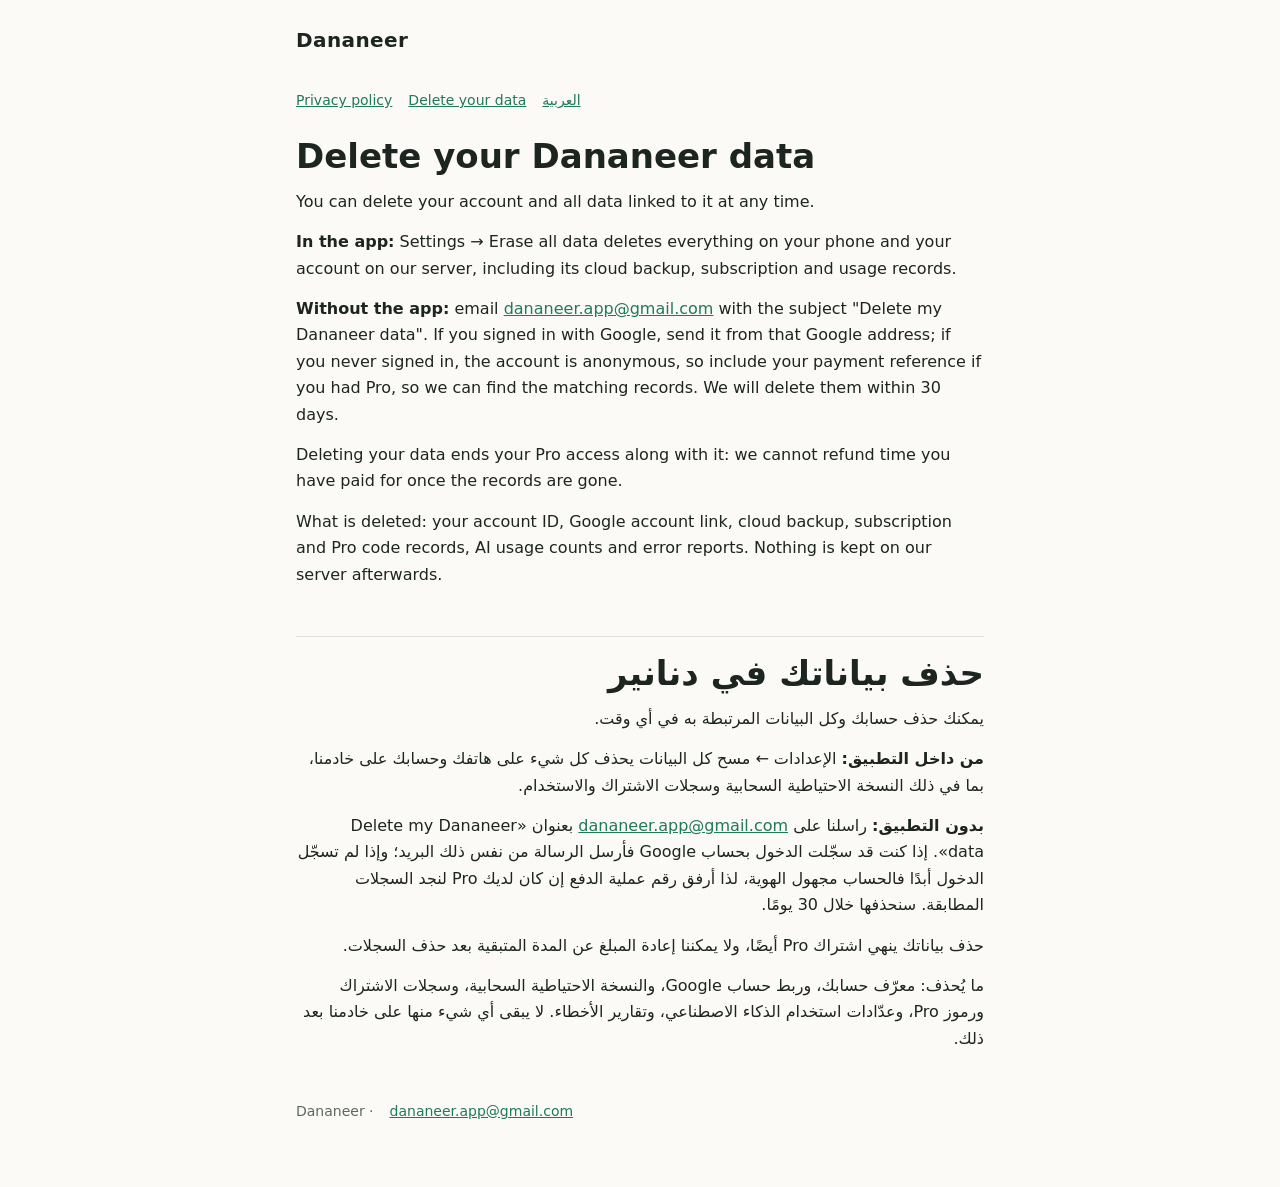
==== delete-account.html @ 956aa18c "Add files via upload" ====
<!doctype html>
<html lang="en">
<head>
<meta charset="utf-8">
<meta name="viewport" content="width=device-width, initial-scale=1">
<title>Delete your Dananeer data</title>
<link rel="stylesheet" href="site.css">
</head>
<body>
<main>
<nav><strong class="brand">Dananeer</strong></nav>
<div class="site-footer" style="margin: 0 0 24px"><a href="index.html">Privacy policy</a><a href="delete-account.html">Delete your data</a><a href="#ar" lang="ar">العربية</a></div>
<article id="en">
<h1>Delete your Dananeer data</h1>
<p>You can delete your account and all data linked to it at any time.</p>
<p><strong>In the app:</strong> Settings → Erase all data deletes everything on your phone and your account on our server, including its cloud backup, subscription and usage records.</p>
<p><strong>Without the app:</strong> email <a href="mailto:dananeer.app@gmail.com">dananeer.app@gmail.com</a> with the subject "Delete my Dananeer data". If you signed in with Google, send it from that Google address; if you never signed in, the account is anonymous, so include your payment reference if you had Pro, so we can find the matching records. We will delete them within 30 days.</p>
<p>Deleting your data ends your Pro access along with it: we cannot refund time you have paid for once the records are gone.</p>
<p>What is deleted: your account ID, Google account link, cloud backup, subscription and Pro code records, AI usage counts and error reports. Nothing is kept on our server afterwards.</p>
</article>
<article id="ar" lang="ar" dir="rtl">
<h1>حذف بياناتك في دنانير</h1>
<p>يمكنك حذف حسابك وكل البيانات المرتبطة به في أي وقت.</p>
<p><strong>من داخل التطبيق:</strong> الإعدادات ← مسح كل البيانات يحذف كل شيء على هاتفك وحسابك على خادمنا، بما في ذلك النسخة الاحتياطية السحابية وسجلات الاشتراك والاستخدام.</p>
<p><strong>بدون التطبيق:</strong> راسلنا على <a href="mailto:dananeer.app@gmail.com">dananeer.app@gmail.com</a> بعنوان «Delete my Dananeer data». إذا كنت قد سجّلت الدخول بحساب Google فأرسل الرسالة من نفس ذلك البريد؛ وإذا لم تسجّل الدخول أبدًا فالحساب مجهول الهوية، لذا أرفق رقم عملية الدفع إن كان لديك Pro لنجد السجلات المطابقة. سنحذفها خلال 30 يومًا.</p>
<p>حذف بياناتك ينهي اشتراك Pro أيضًا، ولا يمكننا إعادة المبلغ عن المدة المتبقية بعد حذف السجلات.</p>
<p>ما يُحذف: معرّف حسابك، وربط حساب Google، والنسخة الاحتياطية السحابية، وسجلات الاشتراك ورموز Pro، وعدّادات استخدام الذكاء الاصطناعي، وتقارير الأخطاء. لا يبقى أي شيء منها على خادمنا بعد ذلك.</p>
</article>
<footer>Dananeer · <a href="mailto:dananeer.app@gmail.com">dananeer.app@gmail.com</a></footer>
</main>
</body>
</html>
---- site.css ----
/* One stylesheet for every page on dananeerapp.com. Light and dark, RTL and LTR. */

:root {
  color-scheme: light dark;
  --bg: #fbfaf7; --text: #1d2521; --muted: #5d6862; --line: #e3e0d8;
  --accent: #1f7a55; --accent-text: #ffffff; --card: #ffffff;
}
@media (prefers-color-scheme: dark) {
  :root {
    --bg: #121614; --text: #e8ece9; --muted: #9aa59f; --line: #2a302d;
    --accent: #5cc496; --accent-text: #0c1512; --card: #181d1a;
  }
}

* { box-sizing: border-box; }
body {
  margin: 0; background: var(--bg); color: var(--text);
  font: 16px/1.65 system-ui, -apple-system, "Segoe UI", Tahoma, "Noto Naskh Arabic", sans-serif;
}
main { max-width: 720px; margin: 0 auto; padding: 24px 16px 64px; }

nav { display: flex; align-items: center; justify-content: space-between; gap: 16px; margin-bottom: 32px; }
.brand { font-size: 20px; letter-spacing: 0.02em; }

h1 { font-size: clamp(26px, 6vw, 34px); line-height: 1.2; margin: 0 0 12px; }
h2 { font-size: 20px; margin: 32px 0 8px; }
h3 { font-size: 17px; margin: 24px 0 8px; }
.lede { font-size: 17px; color: var(--muted); margin: 0 0 28px; }
p { margin: 0 0 14px; }
a { color: var(--accent); }

.features { list-style: none; padding: 0; margin: 0 0 32px; }
.features li { padding: 7px 0; }

.card {
  background: var(--card); border: 1px solid var(--line); border-radius: 14px;
  padding: 20px; margin-bottom: 24px;
}
.who { color: var(--muted); font-size: 14px; }
.status {
  background: var(--bg); border: 1px solid var(--line); border-radius: 10px;
  padding: 10px 12px; font-size: 15px;
}
.fine { color: var(--muted); font-size: 13px; margin: 16px 0 0; }

.plans { display: grid; gap: 12px; grid-template-columns: repeat(auto-fit, minmax(190px, 1fr)); }
.plan { border: 1px solid var(--line); border-radius: 12px; padding: 16px; text-align: center; }
.plan-name { font-weight: 700; font-size: 18px; }
.plan-per { color: var(--muted); font-size: 14px; margin-bottom: 12px; }

button { font: inherit; cursor: pointer; border-radius: 10px; }
button:disabled { opacity: 0.6; cursor: default; }
.primary {
  width: 100%; padding: 12px 16px; border: 0;
  background: var(--accent); color: var(--accent-text); font-weight: 700;
}
.ghost { padding: 8px 14px; background: transparent; color: var(--accent); border: 1px solid var(--line); }
.linklike { background: none; border: 0; color: var(--accent); padding: 0; font-size: 14px; }

article + article { border-top: 1px solid var(--line); margin-top: 48px; padding-top: 16px; }
.meta { margin: 0; }
footer, .site-footer {
  display: flex; flex-wrap: wrap; gap: 16px;
  color: var(--muted); font-size: 14px; margin-top: 48px;
}
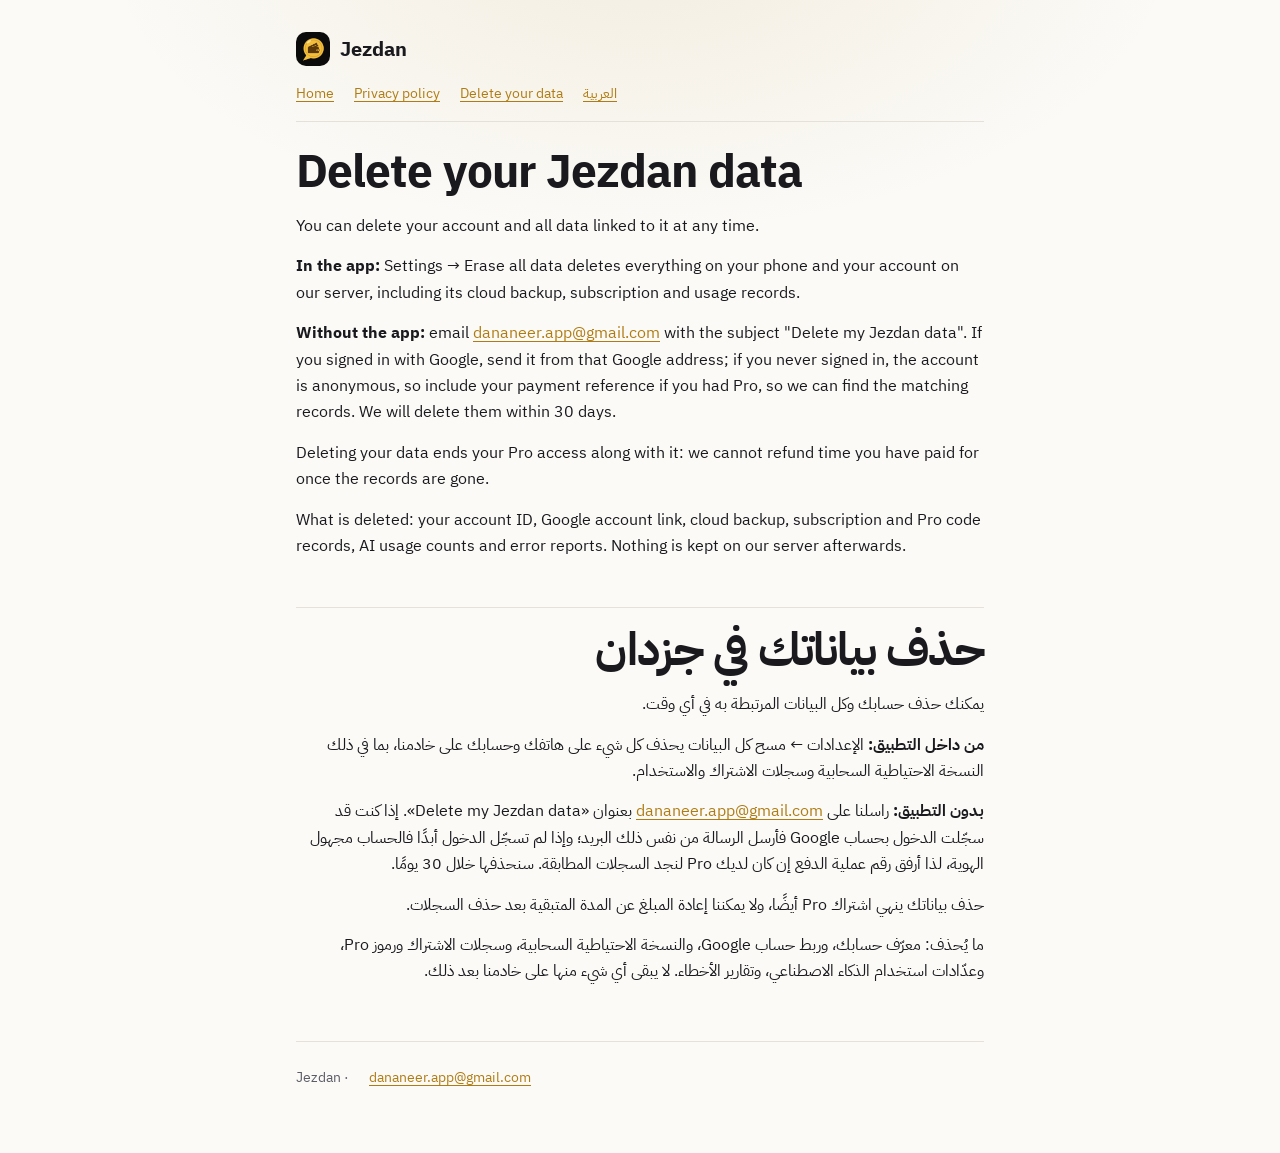
==== commit cf14ea54: "Add files via upload" ====
--- a/delete-account.html
+++ b/delete-account.html
@@ -3,30 +3,34 @@
 <head>
 <meta charset="utf-8">
 <meta name="viewport" content="width=device-width, initial-scale=1">
-<title>Delete your Dananeer data</title>
+<title>Delete your Jezdan data</title>
+<link rel="icon" href="icon.png">
+<link rel="preconnect" href="https://fonts.googleapis.com">
+<link rel="preconnect" href="https://fonts.gstatic.com" crossorigin>
+<link rel="stylesheet" href="https://fonts.googleapis.com/css2?family=IBM+Plex+Sans+Arabic:wght@400;600;700&display=swap">
 <link rel="stylesheet" href="site.css">
 </head>
 <body>
 <main>
-<nav><strong class="brand">Dananeer</strong></nav>
-<div class="site-footer" style="margin: 0 0 24px"><a href="index.html">Privacy policy</a><a href="delete-account.html">Delete your data</a><a href="#ar" lang="ar">العربية</a></div>
+<nav><span class="brand"><img src="icon.png" alt=""> <span>Jezdan</span></span></nav>
+<div class="site-footer" style="margin: 0 0 24px"><a href="index.html">Home</a><a href="privacy.html">Privacy policy</a><a href="delete-account.html">Delete your data</a><a href="#ar" lang="ar">العربية</a></div>
 <article id="en">
-<h1>Delete your Dananeer data</h1>
+<h1>Delete your Jezdan data</h1>
 <p>You can delete your account and all data linked to it at any time.</p>
 <p><strong>In the app:</strong> Settings → Erase all data deletes everything on your phone and your account on our server, including its cloud backup, subscription and usage records.</p>
-<p><strong>Without the app:</strong> email <a href="mailto:dananeer.app@gmail.com">dananeer.app@gmail.com</a> with the subject "Delete my Dananeer data". If you signed in with Google, send it from that Google address; if you never signed in, the account is anonymous, so include your payment reference if you had Pro, so we can find the matching records. We will delete them within 30 days.</p>
+<p><strong>Without the app:</strong> email <a href="mailto:dananeer.app@gmail.com">dananeer.app@gmail.com</a> with the subject "Delete my Jezdan data". If you signed in with Google, send it from that Google address; if you never signed in, the account is anonymous, so include your payment reference if you had Pro, so we can find the matching records. We will delete them within 30 days.</p>
 <p>Deleting your data ends your Pro access along with it: we cannot refund time you have paid for once the records are gone.</p>
 <p>What is deleted: your account ID, Google account link, cloud backup, subscription and Pro code records, AI usage counts and error reports. Nothing is kept on our server afterwards.</p>
 </article>
 <article id="ar" lang="ar" dir="rtl">
-<h1>حذف بياناتك في دنانير</h1>
+<h1>حذف بياناتك في جزدان</h1>
 <p>يمكنك حذف حسابك وكل البيانات المرتبطة به في أي وقت.</p>
 <p><strong>من داخل التطبيق:</strong> الإعدادات ← مسح كل البيانات يحذف كل شيء على هاتفك وحسابك على خادمنا، بما في ذلك النسخة الاحتياطية السحابية وسجلات الاشتراك والاستخدام.</p>
-<p><strong>بدون التطبيق:</strong> راسلنا على <a href="mailto:dananeer.app@gmail.com">dananeer.app@gmail.com</a> بعنوان «Delete my Dananeer data». إذا كنت قد سجّلت الدخول بحساب Google فأرسل الرسالة من نفس ذلك البريد؛ وإذا لم تسجّل الدخول أبدًا فالحساب مجهول الهوية، لذا أرفق رقم عملية الدفع إن كان لديك Pro لنجد السجلات المطابقة. سنحذفها خلال 30 يومًا.</p>
+<p><strong>بدون التطبيق:</strong> راسلنا على <a href="mailto:dananeer.app@gmail.com">dananeer.app@gmail.com</a> بعنوان «Delete my Jezdan data». إذا كنت قد سجّلت الدخول بحساب Google فأرسل الرسالة من نفس ذلك البريد؛ وإذا لم تسجّل الدخول أبدًا فالحساب مجهول الهوية، لذا أرفق رقم عملية الدفع إن كان لديك Pro لنجد السجلات المطابقة. سنحذفها خلال 30 يومًا.</p>
 <p>حذف بياناتك ينهي اشتراك Pro أيضًا، ولا يمكننا إعادة المبلغ عن المدة المتبقية بعد حذف السجلات.</p>
 <p>ما يُحذف: معرّف حسابك، وربط حساب Google، والنسخة الاحتياطية السحابية، وسجلات الاشتراك ورموز Pro، وعدّادات استخدام الذكاء الاصطناعي، وتقارير الأخطاء. لا يبقى أي شيء منها على خادمنا بعد ذلك.</p>
 </article>
-<footer>Dananeer · <a href="mailto:dananeer.app@gmail.com">dananeer.app@gmail.com</a></footer>
+<footer>Jezdan · <a href="mailto:dananeer.app@gmail.com">dananeer.app@gmail.com</a></footer>
 </main>
 </body>
 </html>
--- a/site.css
+++ b/site.css
@@ -1,65 +1,244 @@
-/* One stylesheet for every page on dananeerapp.com. Light and dark, RTL and LTR. */
+/* One stylesheet for every page on jezdan.app. Light and dark, RTL and LTR.
+
+   The colours are the app's own (src/theme.js): someone who pays here and then
+   opens the app should not feel they have changed product. Gold is the brand
+   in both themes; the text that sits on it stays dark in both, because white
+   on gold is barely legible.
+
+   Everything that has a side uses logical properties - margin-inline-start
+   rather than margin-left - so the Arabic and English layouts are the same
+   stylesheet read in opposite directions, not two sets of rules. */
 
 :root {
   color-scheme: light dark;
-  --bg: #fbfaf7; --text: #1d2521; --muted: #5d6862; --line: #e3e0d8;
-  --accent: #1f7a55; --accent-text: #ffffff; --card: #ffffff;
+  --bg: #FBFAF7; --text: #1A1A1E; --muted: #5C5C66; --line: #E5E1D8;
+  --accent: #B07C12; --accent-text: #1A1206; --card: #FFFFFF;
+  --raise: #F3F1EC;
+  --glow: rgba(176, 124, 18, 0.10);
+  --shadow: 0 1px 2px rgba(26, 18, 6, 0.04), 0 8px 24px rgba(26, 18, 6, 0.06);
 }
 @media (prefers-color-scheme: dark) {
   :root {
-    --bg: #121614; --text: #e8ece9; --muted: #9aa59f; --line: #2a302d;
-    --accent: #5cc496; --accent-text: #0c1512; --card: #181d1a;
+    --bg: #09090B; --text: #F5F5F7; --muted: #A1A1AA; --line: #27272D;
+    --accent: #F2BE3C; --accent-text: #1A1206; --card: #141417;
+    --raise: #1E1E23;
+    --glow: rgba(242, 190, 60, 0.13);
+    --shadow: 0 1px 2px rgba(0, 0, 0, 0.4), 0 12px 32px rgba(0, 0, 0, 0.35);
   }
 }
 
 * { box-sizing: border-box; }
+
+html { -webkit-text-size-adjust: 100%; }
+
 body {
-  margin: 0; background: var(--bg); color: var(--text);
-  font: 16px/1.65 system-ui, -apple-system, "Segoe UI", Tahoma, "Noto Naskh Arabic", sans-serif;
-}
+  margin: 0;
+  /* A pool of brand colour behind the top of the page, so it does not open on
+     a flat rectangle. It is a background rather than a positioned element on
+     purpose: a 600px circle placed near the edge sticks out of a 375px phone
+     and widens the document, which in Arabic shunts the whole page sideways.
+     A background cannot overflow anything. */
+  background:
+    radial-gradient(60% 420px at 50% -60px, var(--glow), transparent 70%)
+    no-repeat,
+    var(--bg);
+  color: var(--text);
+  font-family: "IBM Plex Sans Arabic", "IBM Plex Sans", system-ui, -apple-system,
+    "Segoe UI", Tahoma, "Noto Naskh Arabic", sans-serif;
+  font-size: 16px;
+  line-height: 1.65;
+  overflow-x: hidden;
+}
+
+/* The policy pages are for reading, so they keep the narrow measure; the
+   landing page opens out to hold the screenshots beside the words. */
 main { max-width: 720px; margin: 0 auto; padding: 24px 16px 64px; }
-
-nav { display: flex; align-items: center; justify-content: space-between; gap: 16px; margin-bottom: 32px; }
-.brand { font-size: 20px; letter-spacing: 0.02em; }
-
-h1 { font-size: clamp(26px, 6vw, 34px); line-height: 1.2; margin: 0 0 12px; }
-h2 { font-size: 20px; margin: 32px 0 8px; }
+main.wide { max-width: 1060px; }
+
+/* height: auto matters: the <img> tags carry width and height attributes so
+   the browser reserves the right space before the file arrives, and without
+   this the CSS width would fight the attribute and stretch them. */
+img { max-width: 100%; height: auto; display: block; }
+
+a { color: var(--accent); text-underline-offset: 3px; }
+a:hover { text-decoration-thickness: 2px; }
+
+h1 { font-size: clamp(30px, 7vw, 46px); line-height: 1.15; margin: 0 0 14px; letter-spacing: -0.02em; }
+h2 { font-size: clamp(22px, 4vw, 28px); line-height: 1.25; margin: 0 0 10px; letter-spacing: -0.01em; }
 h3 { font-size: 17px; margin: 24px 0 8px; }
-.lede { font-size: 17px; color: var(--muted); margin: 0 0 28px; }
 p { margin: 0 0 14px; }
-a { color: var(--accent); }
-
+.lede { font-size: clamp(17px, 2.4vw, 19px); color: var(--muted); margin: 0 0 28px; }
+
+/* ------------------------------------------------------------------ chrome */
+
+nav {
+  display: flex; align-items: center; justify-content: space-between;
+  gap: 16px; margin-bottom: 8px; padding: 8px 0;
+}
+.brand { display: flex; align-items: center; gap: 10px; font-size: 20px; font-weight: 700; }
+.brand img { width: 34px; height: 34px; border-radius: 10px; }
+
+footer, .site-footer {
+  display: flex; flex-wrap: wrap; gap: 8px 20px; align-items: center;
+  color: var(--muted); font-size: 14px;
+  margin-top: 56px; padding-top: 24px; border-top: 1px solid var(--line);
+}
+.site-footer { margin: 0 0 24px; padding-top: 0; border-top: 0; border-bottom: 1px solid var(--line); padding-bottom: 16px; }
+
+/* ------------------------------------------------------------------ buttons */
+
+button, .btn {
+  font: inherit; font-weight: 700; cursor: pointer;
+  border-radius: 12px; border: 1px solid transparent;
+  padding: 13px 22px; text-decoration: none; display: inline-block; text-align: center;
+  transition: transform 0.08s ease, opacity 0.15s ease;
+}
+button:active, .btn:active { transform: translateY(1px); }
+button:disabled { opacity: 0.55; cursor: default; transform: none; }
+
+.primary, .btn-primary {
+  background: var(--accent); color: var(--accent-text); border-color: var(--accent);
+}
+.primary { width: 100%; }
+.btn-ghost, .ghost {
+  background: transparent; color: var(--text);
+  border-color: var(--line); padding: 12px 20px;
+}
+.ghost { font-weight: 600; padding: 8px 14px; color: var(--accent); }
+.linklike {
+  background: none; border: 0; color: var(--accent); padding: 0;
+  font-size: 14px; font-weight: 600; text-decoration: underline;
+}
+
+.cta-row { display: flex; flex-wrap: wrap; gap: 12px; margin: 0 0 18px; }
+.cta-note { font-size: 13px; color: var(--muted); margin: 0; }
+
+/* --------------------------------------------------------------------- hero */
+
+.hero {
+  display: grid; grid-template-columns: 1fr; gap: 32px;
+  align-items: center; padding: 24px 0 8px;
+}
+@media (min-width: 860px) {
+  .hero { grid-template-columns: 1.05fr 0.95fr; gap: 48px; padding: 40px 0 24px; }
+}
+
+.eyebrow {
+  display: inline-block; font-size: 13px; font-weight: 700; letter-spacing: 0.06em;
+  text-transform: uppercase; color: var(--accent);
+  background: var(--glow); border-radius: 999px; padding: 5px 13px; margin-bottom: 16px;
+}
+
+/* -------------------------------------------------------------------- phone */
+
+.phone {
+  width: 100%; max-width: 270px; margin-inline: auto;
+  border: 1px solid var(--line); border-radius: 30px; padding: 7px;
+  background: var(--card); box-shadow: var(--shadow);
+}
+.phone img { border-radius: 24px; width: 100%; }
+.phone-lg { max-width: 300px; }
+
+/* ------------------------------------------------------------------- strips */
+
+.strip {
+  display: grid; gap: 12px; margin: 44px 0;
+  grid-template-columns: repeat(auto-fit, minmax(210px, 1fr));
+}
+.strip div {
+  background: var(--card); border: 1px solid var(--line);
+  border-radius: 14px; padding: 16px 18px;
+}
+.strip b { display: block; font-size: 15px; margin-bottom: 2px; }
+.strip span { color: var(--muted); font-size: 14px; }
+
+/* ----------------------------------------------------------------- features */
+
+.section-head { margin: 72px 0 8px; }
+.section-head p { color: var(--muted); margin: 0; }
+
+.feature {
+  display: grid; grid-template-columns: 1fr; gap: 28px;
+  align-items: center; margin: 44px 0;
+}
+@media (min-width: 860px) {
+  .feature { grid-template-columns: 1fr 1fr; gap: 56px; margin: 72px 0; }
+  /* The phone leads, on the opposite side to the hero's. Marking the ones
+     that swap with a class rather than :nth-of-type keeps it from depending
+     on how many other sections happen to sit above them. */
+  .feature .feature-art { order: -1; }
+  .feature.flip .feature-art { order: 0; }
+}
+.feature h2 { margin-bottom: 8px; }
+.feature p { color: var(--muted); margin: 0 0 12px; }
+.feature ul { margin: 0; padding-inline-start: 20px; color: var(--muted); }
+.feature li { margin-bottom: 4px; }
+
+/* --------------------------------------------------------------------- grid */
+
+.grid {
+  display: grid; gap: 12px; margin: 28px 0 0;
+  grid-template-columns: repeat(auto-fit, minmax(230px, 1fr));
+}
+.tile {
+  background: var(--card); border: 1px solid var(--line);
+  border-radius: 14px; padding: 18px;
+}
+.tile b { display: block; margin-bottom: 4px; }
+.tile span { color: var(--muted); font-size: 14px; }
+
+/* ---------------------------------------------------------------------- pro */
+
+.card {
+  background: var(--card); border: 1px solid var(--line); border-radius: 18px;
+  padding: 24px; margin-bottom: 24px;
+}
+#pro { scroll-margin-top: 24px; }
+.who { color: var(--muted); font-size: 14px; }
+.status {
+  background: var(--raise); border: 1px solid var(--line); border-radius: 12px;
+  padding: 11px 14px; font-size: 15px; margin-bottom: 16px;
+}
+.fine { color: var(--muted); font-size: 13px; margin: 18px 0 0; }
+
+.plans { display: grid; gap: 12px; grid-template-columns: repeat(auto-fit, minmax(190px, 1fr)); }
+.plan {
+  border: 1px solid var(--line); border-radius: 14px; padding: 18px;
+  text-align: center; background: var(--bg);
+}
+.plan-name { font-weight: 700; font-size: 18px; }
+.plan-per { color: var(--muted); font-size: 14px; margin-bottom: 14px; }
+
+/* The free week, above the prices: it is the easiest thing to say yes to. */
+.trial {
+  border: 1px solid var(--accent); background: var(--glow);
+  border-radius: 16px; padding: 22px; margin-bottom: 20px; text-align: center;
+}
+.trial-head { font-size: 19px; font-weight: 700; margin: 0 0 6px; }
+.trial-sub { font-size: 14px; color: var(--muted); margin: 0 0 16px; }
+
+/* --------------------------------------------------------------------- faq */
+
+.faq { margin-top: 24px; border-top: 1px solid var(--line); }
+.faq details { border-bottom: 1px solid var(--line); }
+.faq summary {
+  cursor: pointer; padding: 16px 4px; font-weight: 700; list-style: none;
+  display: flex; align-items: center; justify-content: space-between; gap: 12px;
+}
+.faq summary::-webkit-details-marker { display: none; }
+.faq summary::after {
+  content: "+"; color: var(--accent); font-size: 22px; font-weight: 400; line-height: 1;
+}
+.faq details[open] summary::after { content: "\2212"; }
+.faq p { color: var(--muted); padding: 0 4px 16px; margin: 0; }
+
+/* ------------------------------------------------------------------ policy */
+
+article + article { border-top: 1px solid var(--line); margin-top: 48px; padding-top: 16px; }
+.meta { margin: 0; }
 .features { list-style: none; padding: 0; margin: 0 0 32px; }
 .features li { padding: 7px 0; }
 
-.card {
-  background: var(--card); border: 1px solid var(--line); border-radius: 14px;
-  padding: 20px; margin-bottom: 24px;
-}
-.who { color: var(--muted); font-size: 14px; }
-.status {
-  background: var(--bg); border: 1px solid var(--line); border-radius: 10px;
-  padding: 10px 12px; font-size: 15px;
-}
-.fine { color: var(--muted); font-size: 13px; margin: 16px 0 0; }
-
-.plans { display: grid; gap: 12px; grid-template-columns: repeat(auto-fit, minmax(190px, 1fr)); }
-.plan { border: 1px solid var(--line); border-radius: 12px; padding: 16px; text-align: center; }
-.plan-name { font-weight: 700; font-size: 18px; }
-.plan-per { color: var(--muted); font-size: 14px; margin-bottom: 12px; }
-
-button { font: inherit; cursor: pointer; border-radius: 10px; }
-button:disabled { opacity: 0.6; cursor: default; }
-.primary {
-  width: 100%; padding: 12px 16px; border: 0;
-  background: var(--accent); color: var(--accent-text); font-weight: 700;
-}
-.ghost { padding: 8px 14px; background: transparent; color: var(--accent); border: 1px solid var(--line); }
-.linklike { background: none; border: 0; color: var(--accent); padding: 0; font-size: 14px; }
-
-article + article { border-top: 1px solid var(--line); margin-top: 48px; padding-top: 16px; }
-.meta { margin: 0; }
-footer, .site-footer {
-  display: flex; flex-wrap: wrap; gap: 16px;
-  color: var(--muted); font-size: 14px; margin-top: 48px;
-}
+@media (prefers-reduced-motion: reduce) {
+  * { transition: none !important; }
+}
